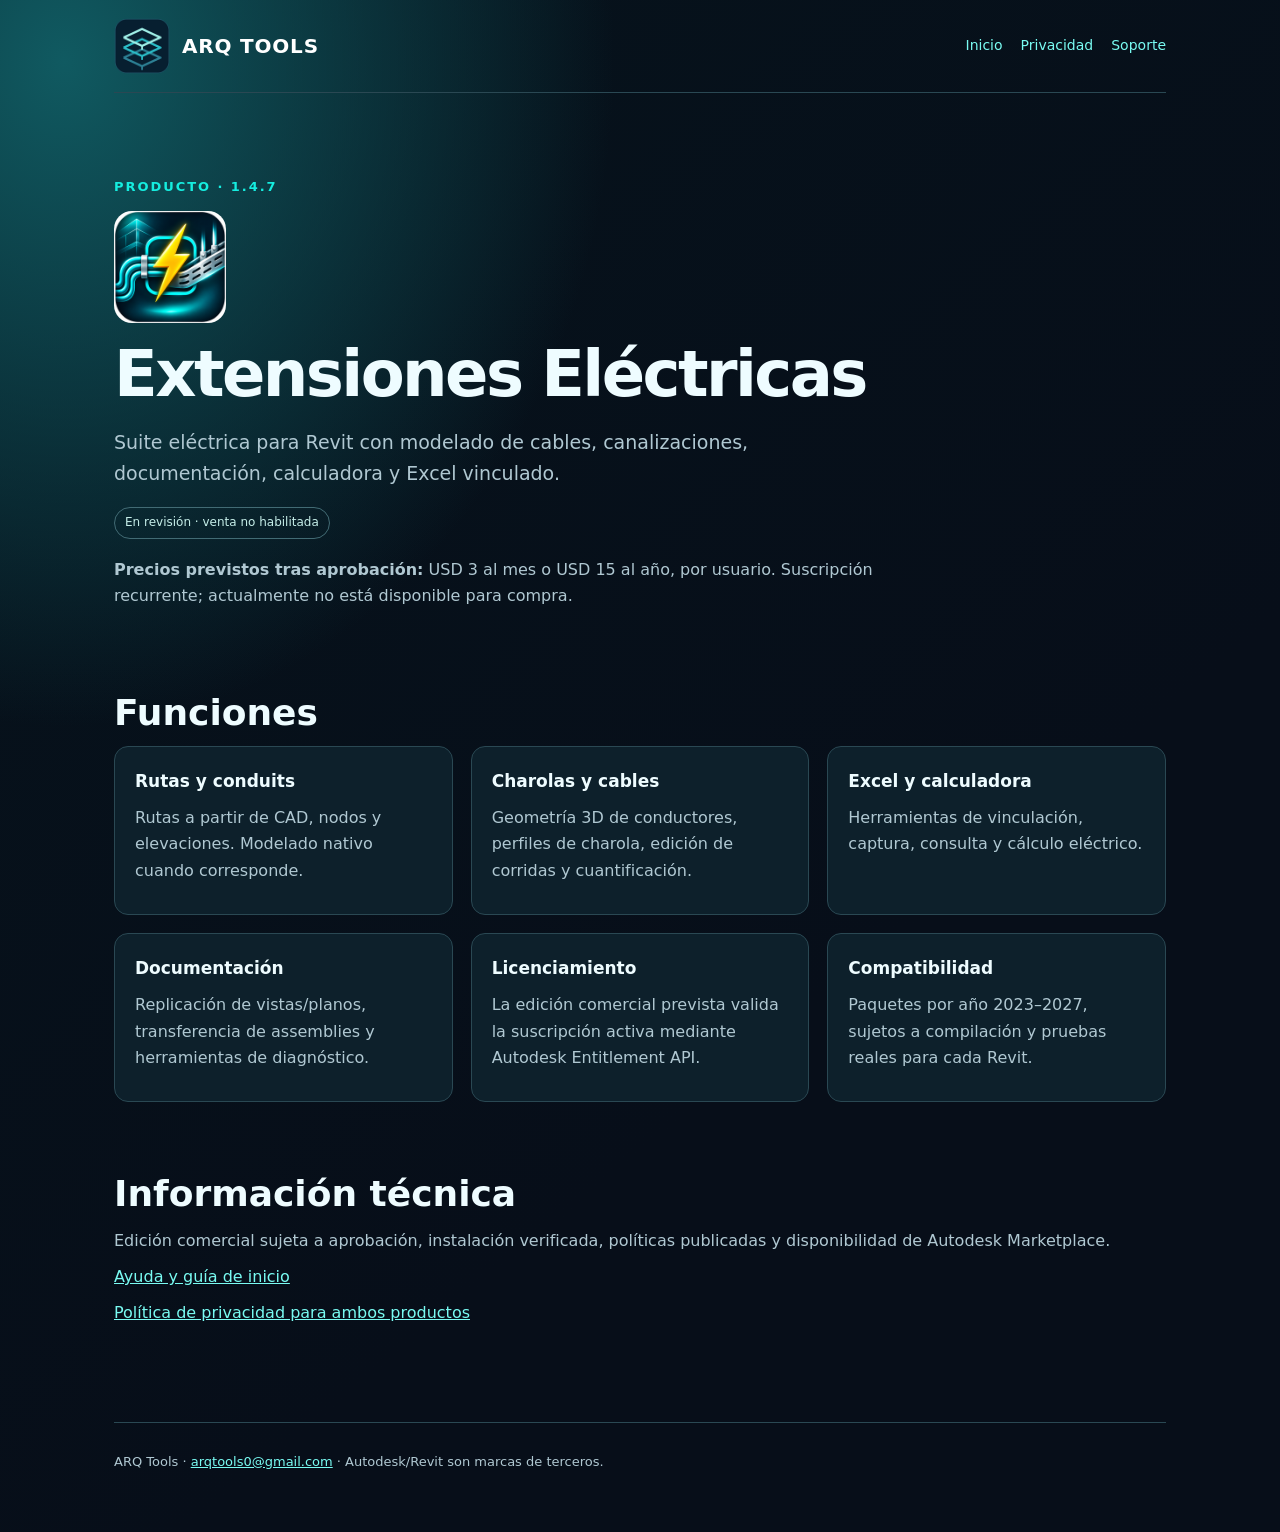
==== electrical.html @ 819e1d84 "Add files via upload" ====
<!doctype html><html lang="es"><head><meta charset="utf-8"><meta name="viewport" content="width=device-width,initial-scale=1"><title>Extensiones Eléctricas | ARQ Tools</title><meta name="description" content="Suite eléctrica para Revit con modelado de cables, canalizaciones, documentación, calculadora y Excel vinculado."><link rel="stylesheet" href="style.css"><link rel="icon" href="favicon.png"></head><body><div class="wrap"><nav class="top"><a class="brand" href="index.html"><img alt="Icono ARQ Tools" src="publisher-logo-120.png">ARQ TOOLS</a><div class="menu"><a href="index.html">Inicio</a><a href="privacy.html">Privacidad</a><a href="mailto:arqtools0@gmail.com">Soporte</a></div></nav><main><header class="hero"><span class="tag">PRODUCTO · 1.4.7</span><img class="product-icon" src="arq-tools-icon-256.png" alt="Icono Extensiones Eléctricas" width="112" height="112"><h1>Extensiones Eléctricas</h1><p class="lead">Suite eléctrica para Revit con modelado de cables, canalizaciones, documentación, calculadora y Excel vinculado.</p><span class="pill">En revisión · venta no habilitada</span><p><strong>Precios previstos tras aprobación:</strong> USD 3 al mes o USD 15 al año, por usuario. Suscripción recurrente; actualmente no está disponible para compra.</p></header><section><h2>Funciones</h2><div class="section-grid"><div class="mini"><h3>Rutas y conduits</h3><p>Rutas a partir de CAD, nodos y elevaciones. Modelado nativo cuando corresponde.</p></div><div class="mini"><h3>Charolas y cables</h3><p>Geometría 3D de conductores, perfiles de charola, edición de corridas y cuantificación.</p></div><div class="mini"><h3>Excel y calculadora</h3><p>Herramientas de vinculación, captura, consulta y cálculo eléctrico.</p></div><div class="mini"><h3>Documentación</h3><p>Replicación de vistas/planos, transferencia de assemblies y herramientas de diagnóstico.</p></div><div class="mini"><h3>Licenciamiento</h3><p>La edición comercial prevista valida la suscripción activa mediante Autodesk Entitlement API.</p></div><div class="mini"><h3>Compatibilidad</h3><p>Paquetes por año 2023–2027, sujetos a compilación y pruebas reales para cada Revit.</p></div></div></section><section><h2>Información técnica</h2><p>Edición comercial sujeta a aprobación, instalación verificada, políticas publicadas y disponibilidad de Autodesk Marketplace.</p><p><a href="help-electrical.html">Ayuda y guía de inicio</a></p><p><a href="privacy.html">Política de privacidad para ambos productos</a></p></section></main><footer>ARQ Tools · <a href="mailto:arqtools0@gmail.com">arqtools0@gmail.com</a> · Autodesk/Revit son marcas de terceros.</footer></div></body></html>
---- style.css ----
:root{color-scheme:dark;--bg:#06121b;--panel:#102531;--soft:#0c1d29;--edge:#2a4853;--white:#eefcff;--muted:#b0c8d2;--cyan:#15eddf;--gold:#ffdb35}
*{box-sizing:border-box}html{scroll-behavior:smooth}body{margin:0;color:var(--white);font:16px/1.65 system-ui,-apple-system,Segoe UI,Arial,sans-serif;background:radial-gradient(ellipse at 5% 4%,#105a61 0,transparent 32%),linear-gradient(140deg,#06131c,#070e19 65%)}
a{color:#79fbf2}a:hover{color:white}a:focus-visible{outline:3px solid var(--gold);outline-offset:4px}.wrap{max-width:1100px;margin:auto;padding:0 24px}
nav.top{padding:18px 0;display:flex;align-items:center;justify-content:space-between;gap:20px;flex-wrap:wrap;border-bottom:1px solid var(--edge)}.brand{display:flex;gap:12px;align-items:center;color:white;text-decoration:none;font-size:20px;font-weight:800;letter-spacing:.04em}.brand img{width:56px;height:56px;border-radius:14px}.menu{display:flex;flex-wrap:wrap;gap:18px;align-items:center}.menu a{text-decoration:none;font-size:14px}
.hero{padding:80px 0 36px;max-width:850px}.tag{color:var(--cyan);font-weight:800;font-size:13px;letter-spacing:.15em}h1{font-size:clamp(36px,6vw,64px);line-height:1.05;letter-spacing:-.04em;margin:18px 0}h2{font-size:clamp(24px,3vw,36px);line-height:1.2;margin:0 0 12px}h3{margin:0 0 8px;font-size:21px}p{color:var(--muted);margin:10px 0}.lead{font-size:19px;max-width:760px}
.products{display:grid;grid-template-columns:repeat(2,minmax(0,1fr));gap:22px;margin:30px 0 72px}.product{border:1px solid var(--edge);border-radius:20px;padding:30px;background:linear-gradient(125deg,#102b38,#0e1a29);min-width:0}.product:nth-child(2){background:linear-gradient(130deg,#152837,#101626)}.product .eyebrow{color:var(--cyan);font-size:12px;font-weight:700;letter-spacing:.09em}.product p{min-height:82px}.pill{border:1px solid #426b74;color:#c6eee9;border-radius:99px;padding:5px 10px;font-size:12px;display:inline-block;margin:8px 0}.links{margin-top:18px;display:flex;gap:15px;flex-wrap:wrap}.links a{font-weight:700}
section{padding:35px 0}.section-grid{display:grid;grid-template-columns:repeat(3,minmax(0,1fr));gap:18px}.mini{border:1px solid var(--edge);border-radius:14px;padding:20px;background:#0d202b}.mini h3{font-size:17px}.notice{border-left:4px solid var(--cyan);background:#102e37;padding:20px;margin:20px 0;border-radius:0 12px 12px 0}footer{margin-top:50px;border-top:1px solid var(--edge);padding:28px 0 60px;color:var(--muted);font-size:13px}
.policy{max-width:920px}.policy article{background:#0b1d29;border:1px solid var(--edge);border-radius:17px;padding:24px 28px;margin:18px 0}.policy h2{font-size:21px}.lang{display:flex;gap:8px;flex-wrap:wrap;margin:26px 0}.lang button{background:#15303c;border:1px solid #3c6973;color:white;cursor:pointer;border-radius:999px;padding:9px 14px;font:inherit;font-size:14px}.lang button[aria-pressed=true]{background:var(--cyan);color:#00282b;font-weight:750} [hidden]{display:none!important}code{overflow-wrap:anywhere;color:#82f8ed}
@media(max-width:760px){.products,.section-grid{grid-template-columns:1fr}.hero{padding-top:45px}.product p{min-height:unset}nav.top{align-items:flex-start}}

.product-icon{display:block;object-fit:contain;margin:12px 0 14px;border-radius:18px;}
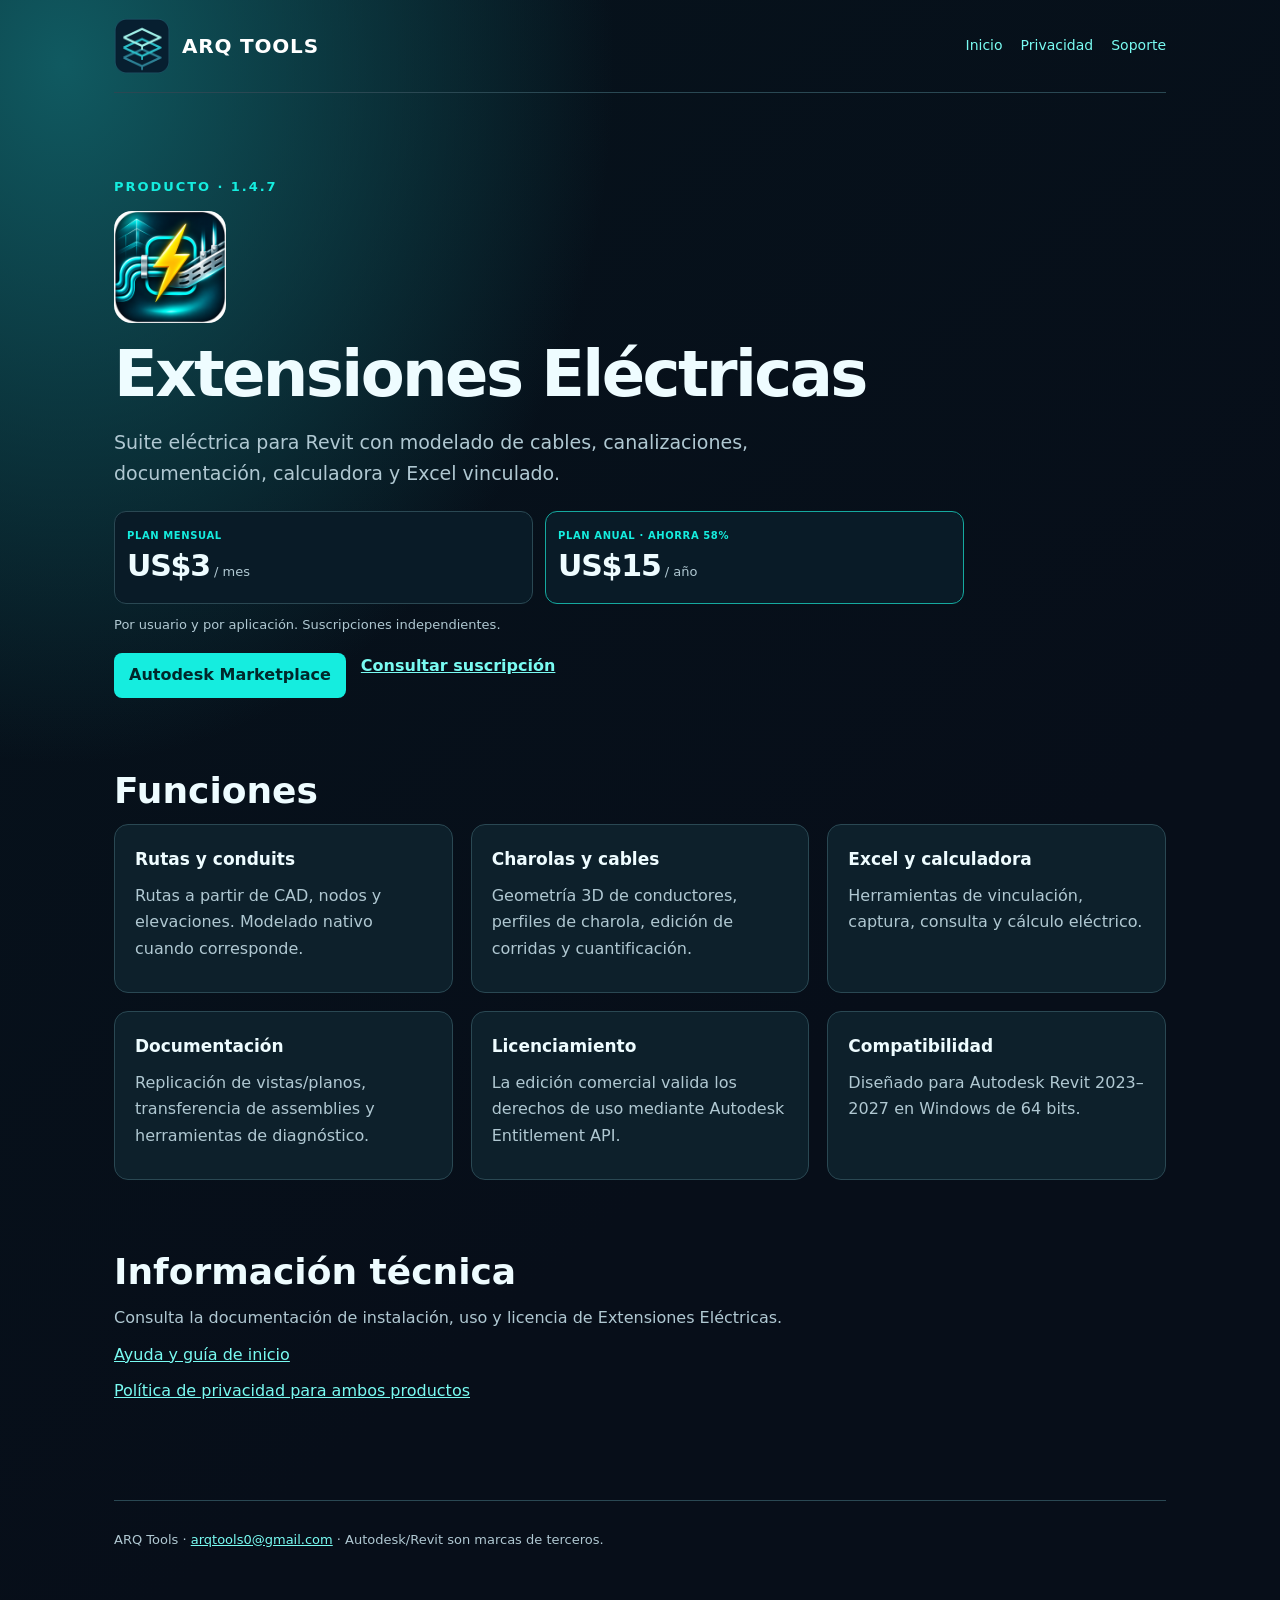
==== commit d8a9207c: "Add files via upload" ====
--- a/electrical.html
+++ b/electrical.html
@@ -1 +1,2 @@
-<!doctype html><html lang="es"><head><meta charset="utf-8"><meta name="viewport" content="width=device-width,initial-scale=1"><title>Extensiones Eléctricas | ARQ Tools</title><meta name="description" content="Suite eléctrica para Revit con modelado de cables, canalizaciones, documentación, calculadora y Excel vinculado."><link rel="stylesheet" href="style.css"><link rel="icon" href="favicon.png"></head><body><div class="wrap"><nav class="top"><a class="brand" href="index.html"><img alt="Icono ARQ Tools" src="publisher-logo-120.png">ARQ TOOLS</a><div class="menu"><a href="index.html">Inicio</a><a href="privacy.html">Privacidad</a><a href="mailto:arqtools0@gmail.com">Soporte</a></div></nav><main><header class="hero"><span class="tag">PRODUCTO · 1.4.7</span><img class="product-icon" src="arq-tools-icon-256.png" alt="Icono Extensiones Eléctricas" width="112" height="112"><h1>Extensiones Eléctricas</h1><p class="lead">Suite eléctrica para Revit con modelado de cables, canalizaciones, documentación, calculadora y Excel vinculado.</p><span class="pill">En revisión · venta no habilitada</span><p><strong>Precios previstos tras aprobación:</strong> USD 3 al mes o USD 15 al año, por usuario. Suscripción recurrente; actualmente no está disponible para compra.</p></header><section><h2>Funciones</h2><div class="section-grid"><div class="mini"><h3>Rutas y conduits</h3><p>Rutas a partir de CAD, nodos y elevaciones. Modelado nativo cuando corresponde.</p></div><div class="mini"><h3>Charolas y cables</h3><p>Geometría 3D de conductores, perfiles de charola, edición de corridas y cuantificación.</p></div><div class="mini"><h3>Excel y calculadora</h3><p>Herramientas de vinculación, captura, consulta y cálculo eléctrico.</p></div><div class="mini"><h3>Documentación</h3><p>Replicación de vistas/planos, transferencia de assemblies y herramientas de diagnóstico.</p></div><div class="mini"><h3>Licenciamiento</h3><p>La edición comercial prevista valida la suscripción activa mediante Autodesk Entitlement API.</p></div><div class="mini"><h3>Compatibilidad</h3><p>Paquetes por año 2023–2027, sujetos a compilación y pruebas reales para cada Revit.</p></div></div></section><section><h2>Información técnica</h2><p>Edición comercial sujeta a aprobación, instalación verificada, políticas publicadas y disponibilidad de Autodesk Marketplace.</p><p><a href="help-electrical.html">Ayuda y guía de inicio</a></p><p><a href="privacy.html">Política de privacidad para ambos productos</a></p></section></main><footer>ARQ Tools · <a href="mailto:arqtools0@gmail.com">arqtools0@gmail.com</a> · Autodesk/Revit son marcas de terceros.</footer></div></body></html>+<!DOCTYPE html>
+<html lang="es"><head><meta charset="utf-8"/><meta content="width=device-width,initial-scale=1" name="viewport"/><title>Extensiones Eléctricas | ARQ Tools</title><meta content="Suite eléctrica para Revit con modelado de cables, canalizaciones, documentación, calculadora y Excel vinculado." name="description"/><link href="style.css" rel="stylesheet"/><link href="favicon.png" rel="icon"/></head><body><div class="wrap"><nav class="top"><a class="brand" href="index.html"><img alt="Icono ARQ Tools" src="publisher-logo-120.png"/>ARQ TOOLS</a><div class="menu"><a href="index.html">Inicio</a><a href="privacy.html">Privacidad</a><a href="mailto:arqtools0@gmail.com">Soporte</a></div></nav><main><header class="hero"><span class="tag">PRODUCTO · 1.4.7</span><img alt="Icono Extensiones Eléctricas" class="product-icon" height="112" src="arq-tools-icon-256.png" width="112"/><h1>Extensiones Eléctricas</h1><p class="lead">Suite eléctrica para Revit con modelado de cables, canalizaciones, documentación, calculadora y Excel vinculado.</p><div class="plans"><div><small>PLAN MENSUAL</small><strong>US$3<span> / mes</span></strong></div><div><small>PLAN ANUAL · AHORRA 58%</small><strong>US$15<span> / año</span></strong></div></div><p class="price-note">Por usuario y por aplicación. Suscripciones independientes.</p><div class="links"><a class="buy" href="https://apps.autodesk.com/">Autodesk Marketplace</a><a href="mailto:arqtools0@gmail.com">Consultar suscripción</a></div></header><section><h2>Funciones</h2><div class="section-grid"><div class="mini"><h3>Rutas y conduits</h3><p>Rutas a partir de CAD, nodos y elevaciones. Modelado nativo cuando corresponde.</p></div><div class="mini"><h3>Charolas y cables</h3><p>Geometría 3D de conductores, perfiles de charola, edición de corridas y cuantificación.</p></div><div class="mini"><h3>Excel y calculadora</h3><p>Herramientas de vinculación, captura, consulta y cálculo eléctrico.</p></div><div class="mini"><h3>Documentación</h3><p>Replicación de vistas/planos, transferencia de assemblies y herramientas de diagnóstico.</p></div><div class="mini"><h3>Licenciamiento</h3><p>La edición comercial valida los derechos de uso mediante Autodesk Entitlement API.</p></div><div class="mini"><h3>Compatibilidad</h3><p>Diseñado para Autodesk Revit 2023–2027 en Windows de 64 bits.</p></div></div></section><section><h2>Información técnica</h2><p>Consulta la documentación de instalación, uso y licencia de Extensiones Eléctricas.</p><p><a href="help-electrical.html">Ayuda y guía de inicio</a></p><p><a href="privacy.html">Política de privacidad para ambos productos</a></p></section></main><footer>ARQ Tools · <a href="mailto:arqtools0@gmail.com">arqtools0@gmail.com</a> · Autodesk/Revit son marcas de terceros.</footer></div></body></html>
--- a/style.css
+++ b/style.css
@@ -10,3 +10,5 @@
 @media(max-width:760px){.products,.section-grid{grid-template-columns:1fr}.hero{padding-top:45px}.product p{min-height:unset}nav.top{align-items:flex-start}}
 
 .product-icon{display:block;object-fit:contain;margin:12px 0 14px;border-radius:18px;}
+
+.plans{display:grid;grid-template-columns:1fr 1fr;gap:12px;margin:22px 0 8px}.plans>div{padding:16px 12px;border:1px solid var(--edge);border-radius:12px;background:#091b27}.plans>div:last-child{border-color:#15a99f}.plans small{display:block;color:var(--cyan);font-size:10px;font-weight:750;letter-spacing:.06em}.plans strong{display:block;font-size:30px;letter-spacing:-.04em;line-height:1.4}.plans strong span{font-size:13px;color:var(--muted);font-weight:500;letter-spacing:0}.product .price-note,.price-note{min-height:0;font-size:13px}.buy{display:inline-block;background:var(--cyan);color:#00282b;padding:9px 15px;border-radius:8px;text-decoration:none}.buy:hover{color:#00282b;background:white}@media(max-width:380px){.plans{grid-template-columns:1fr}}
